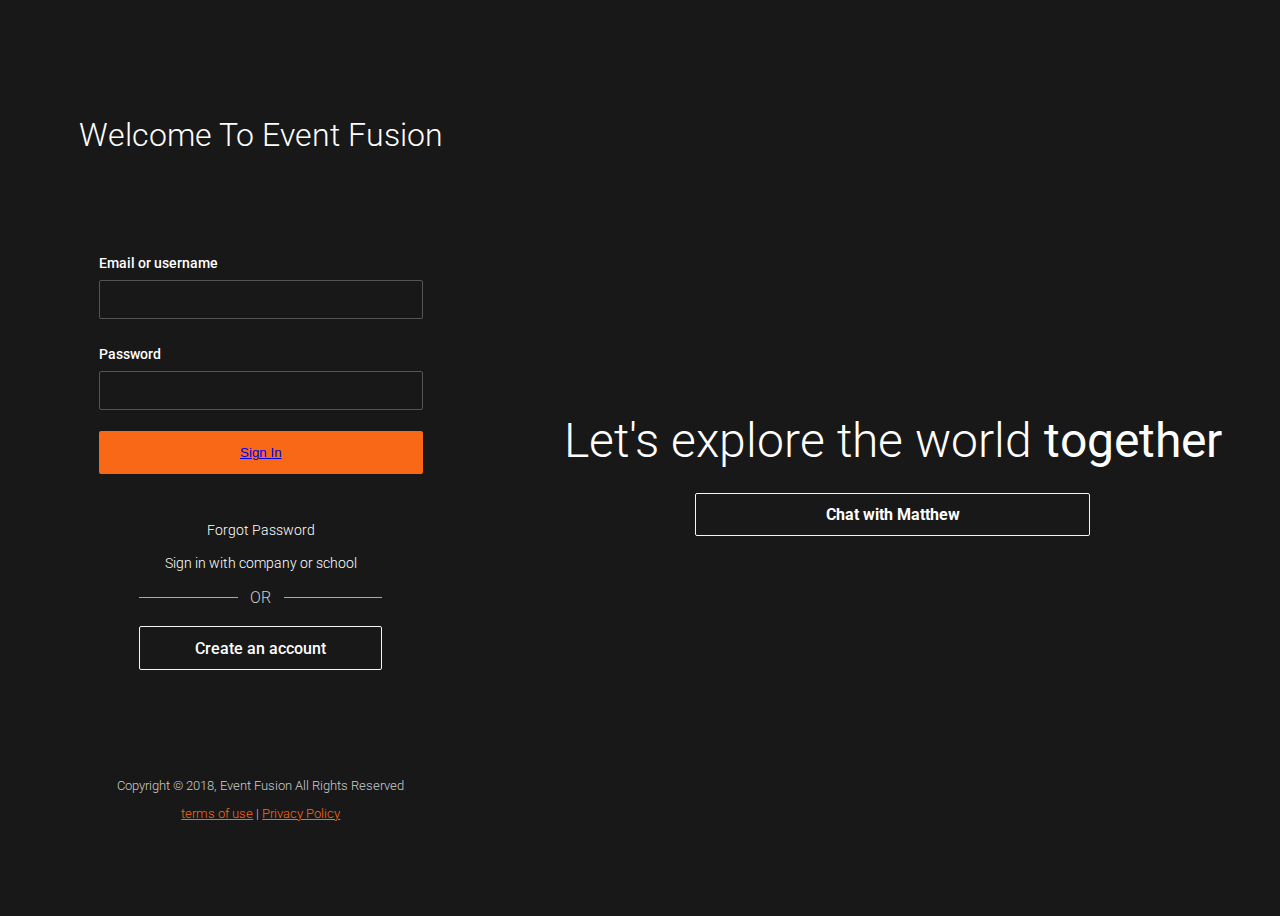
==== index.html @ d0761d0b "added all files" ====
<!DOCTYPE html>
<html lang="en">
<head>
    <meta charset="UTF-8">
    <meta name="viewport" content="width=device-width, initial-scale=1.0">
    <meta http-equiv="X-UA-Compatible" content="ie=edge">
    <title>Event Fusion</title>
    <link rel="stylesheet" href="style.css">
</head>
<body>
    <div id="wrapper">
        <div id="left">
          <div id="signin">
            <div class="logo">
              <!-- <img src="https://image.ibb.co/hW1YHq/login-logo.png" alt="Event Fusion" /> -->
              <h1>Welcome To Event Fusion</h1>
            </div>
            <form>
              <div>
                <label>Email or username</label>
                <input type="text" class="text-input" id="user"/>
              </div>
              <div>
                <label>Password</label>
                <input type="password" class="text-input" id="password"/>
              </div>
              <button type="submit" class="primary-btn"><a href="home.html">Sign In</a></button>
            </form>
            <div class="links">
              <a href="#">Forgot Password</a>
              <a href="#">Sign in with company or school</a>
            </div>
            <div class="or">
              <hr class="bar" />
              <span>OR</span>
              <hr class="bar" />
            </div>
            <a href="#" class="secondary-btn">Create an account</a>
          </div>
          <footer id="main-footer">
            <p>Copyright &copy; 2018, Event Fusion All Rights Reserved</p>
            <div>
              <a href="#">terms of use</a> | <a href="#">Privacy Policy</a>
            </div>
          </footer>
        </div>
        <div id="right">
          <div id="showcase">
            <div class="showcase-content">
              <h1 class="showcase-text">
                Let's explore the world <strong>together</strong>
              </h1>
              <a href="https://event-fusion-ui-codebuilddeploy-5gjw-webappbucket-1p56m22jkdyns.s3.amazonaws.com/index.html" class="secondary-btn" target="_blank"><strong>Chat with Matthew</strong></a>
            </div>
          </div>
        </div>
      </div>
      <script src="main.js"></script>
</body>
</html>
---- style.css ----
@import url('https://fonts.googleapis.com/css?family=Roboto:300');

* {
  box-sizing: border-box;
}

body {
  font-family: 'Roboto', sans-serif;
  font-weight: 300;
  background: #181818;
  color: #fff;
  overflow: hidden;
}

h1,
h2,
h3,
h4,
h5,
h6 {
  font-weight: 300;
}

#wrapper {
  display: flex;
  flex-direction: row;
}

#left {
  display: flex;
  flex-direction: column;
  flex: 1;
  align-items: center;
  justify-content: center;
  height: 100vh;
}

#right {
  flex: 1;
}

/* Sign In */
#signin {
  display: flex;
  flex-direction: column;
  justify-content: center;
  align-items: center;
  width: 80%;
  padding-bottom: 1rem;
}

#signin form {
  width: 80%;
  padding-bottom: 3rem;
}

#signin .logo {
  margin-bottom: 8vh;
}

#signin .logo img {
  width: 300px;
}

#signin label {
  font-size: 0.9rem;
  line-height: 2rem;
  font-weight: 500;
}

#signin .text-input {
  margin-bottom: 1.3rem;
  width: 100%;
  border-radius: 2px;
  background: #181818;
  border: 1px solid #555;
  color: #ccc;
  padding: 0.5rem 1rem;
  line-height: 1.3rem;
}

#signin .primary-btn {
  width: 100%;
}

#signin .secondary-btn,
.or,
.links {
  width: 60%;
}

#signin .links a {
  display: block;
  color: #fff;
  text-decoration: none;
  margin-bottom: 1rem;
  text-align: center;
  font-size: 0.9rem;
}

#signin .or {
  display: flex;
  flex-direction: row;
  margin-bottom: 1.2rem;
  align-items: center;
}

#signin .or .bar {
  flex: auto;
  border: none;
  height: 1px;
  background: #aaa;
}

#signin .or span {
  color: #ccc;
  padding: 0 0.8rem;
}

/* Showcase */
#showcase {
  display: flex;
  justify-content: center;
  align-items: center;
  background: url('https://i2.cdn.turner.com/money/dam/assets/170305212331-abortion-access-hackathon-github-780x439.jpg') no-repeat center center / cover;
  height: 100vh;
  text-align: center;
}

#showcase .showcase-text {
  font-size: 3rem;
  width: 100%;
  color: #fff;
  margin-bottom: 1.5rem;
}

#showcase .secondary-btn {
  width: 60%;
  margin: auto;
}

/* Footer */
#main-footer {
  color: #ccc;
  text-align: center;
  font-size: 0.8rem;
  max-width: 80%;
  padding-top: 5rem;
}

#main-footer a {
  color: #f96816;
  text-decoration: underline;
}

/* Button */
.primary-btn {
  padding: 0.7rem 1rem;
  height: 2.7rem;
  display: block;
  border: 0;
  border-radius: 2px;
  font-weight: 500;
  background: #f96816;
  color: #fff;
  text-decoration: none;
  cursor: pointer;
  text-align: center;
  transition: all 0.5s;
}

.primary-btn:hover {
  background-color: #ff7b39;
}

.secondary-btn {
  padding: 0.7rem 1rem;
  height: 2.7rem;
  display: block;
  border: 1px solid #f4f4f4;
  border-radius: 2px;
  font-weight: 500;
  background: none;
  color: #fff;
  text-decoration: none;
  cursor: pointer;
  text-align: center;
  transition: all 0.5s;
}

.secondary-btn:hover {
  border-color: #0e0d0d;
  color:black;
}

/* Media Queries */
@media (min-width: 1200px) {
  #left {
    flex: 4;
  }

  #right {
    flex: 6;
  }
}

@media (max-width: 768px) {
  body {
    overflow: auto;
  }

  #right {
    display: none;
  }

  #left {
    justify-content: start;
    margin-top: 4vh;
  }

  #signin .logo {
    margin-bottom: 2vh;
  }

  #signin .text-input {
    margin-bottom: 0.7rem;
  }

  #main-footer {
    padding-top: 1rem;
  }
}
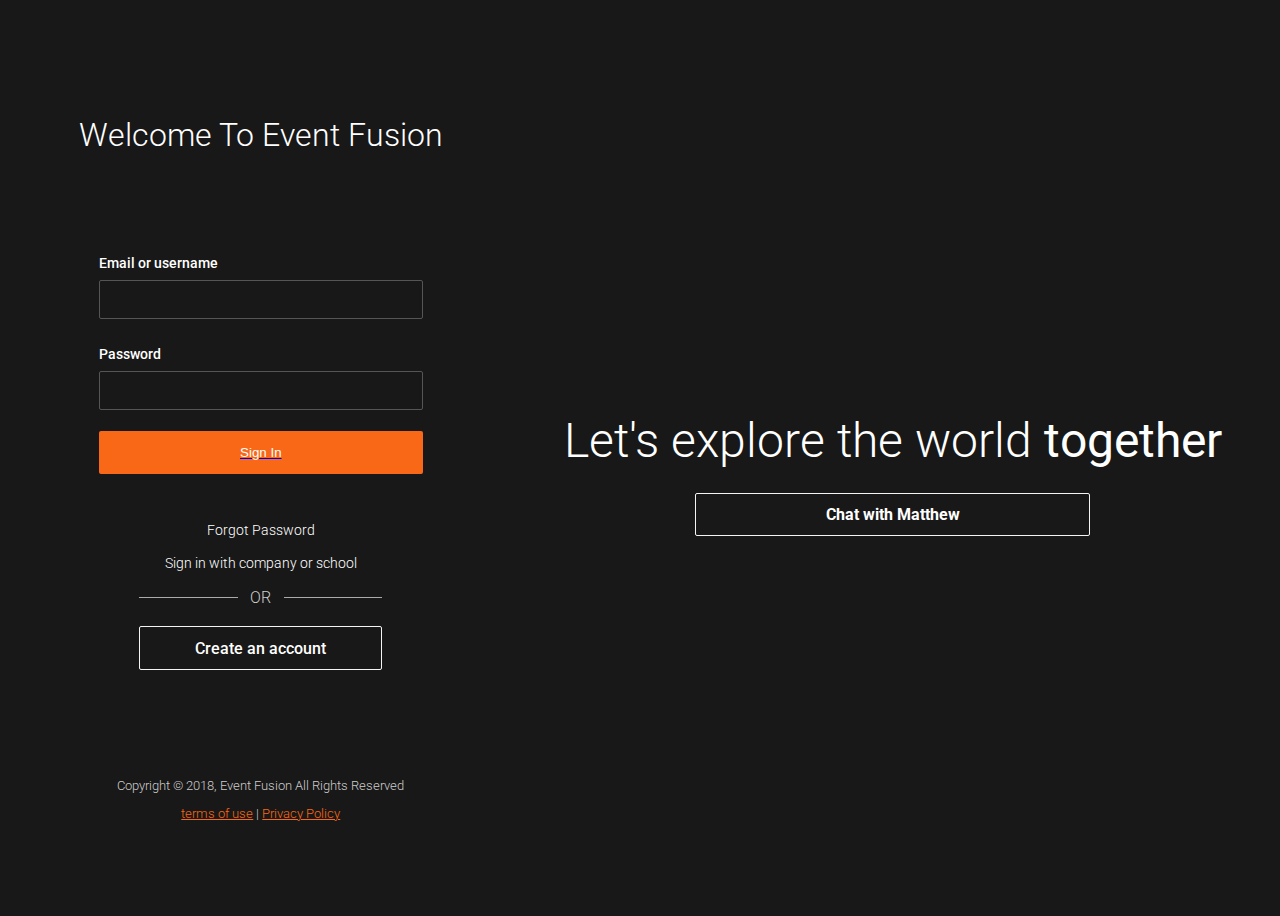
==== commit cdcba41f: "Update index.html" ====
--- a/index.html
+++ b/index.html
@@ -24,7 +24,7 @@
                 <label>Password</label>
                 <input type="password" class="text-input" id="password"/>
               </div>
-              <button type="submit" class="primary-btn"><a href="home.html">Sign In</a></button>
+                <a href="./home.html"><button type="submit" class="primary-btn">Sign In</button></a>
             </form>
             <div class="links">
               <a href="#">Forgot Password</a>
@@ -57,4 +57,4 @@
       </div>
       <script src="main.js"></script>
 </body>
-</html>+</html>
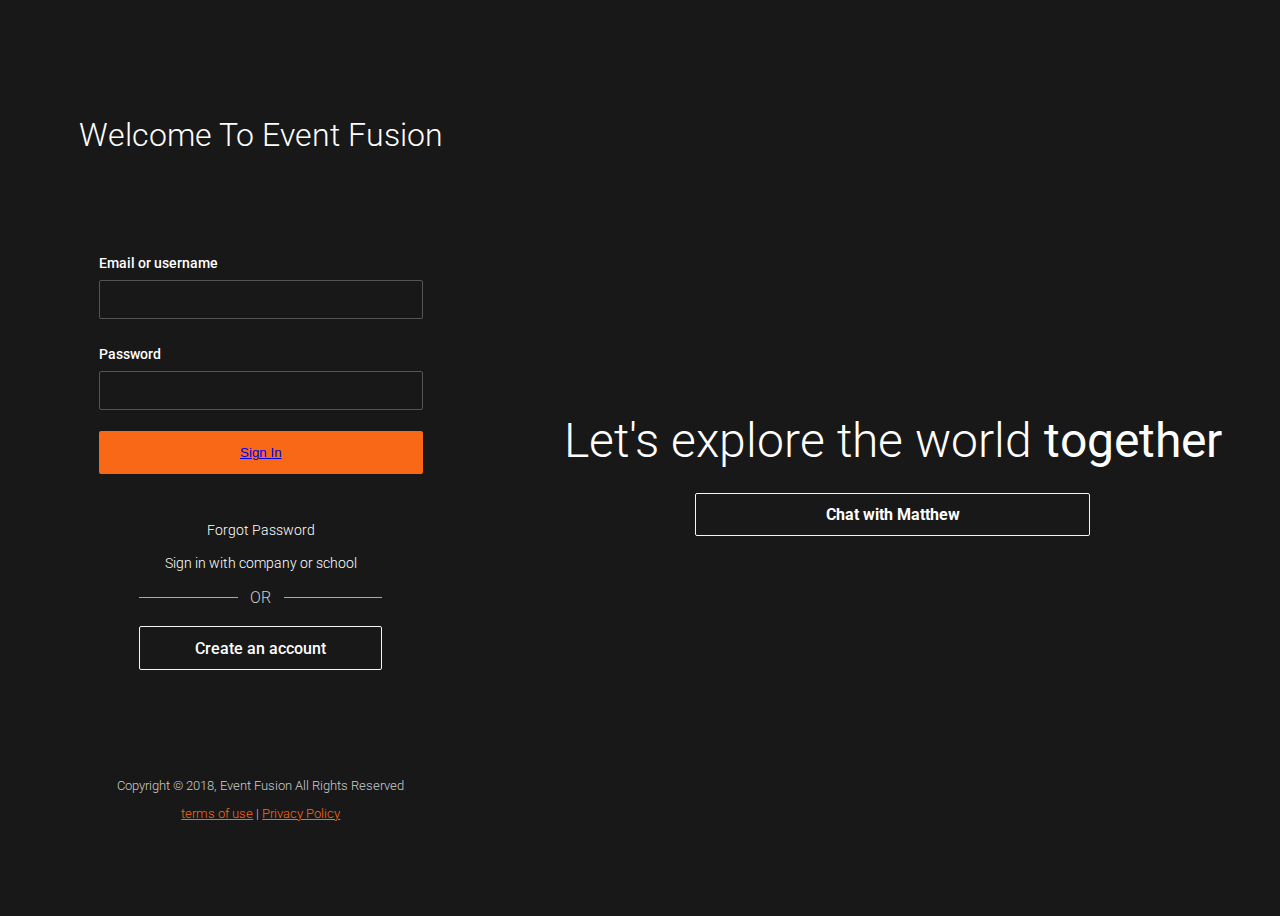
==== commit 0a60d332: "Update index.html" ====
--- a/index.html
+++ b/index.html
@@ -24,7 +24,7 @@
                 <label>Password</label>
                 <input type="password" class="text-input" id="password"/>
               </div>
-                <a href="./home.html"><button type="submit" class="primary-btn">Sign In</button></a>
+                <button type="submit" class="primary-btn"><a href="https://praneet460.github.io/Event-Fusion/home.html">Sign In</a></button>
             </form>
             <div class="links">
               <a href="#">Forgot Password</a>
